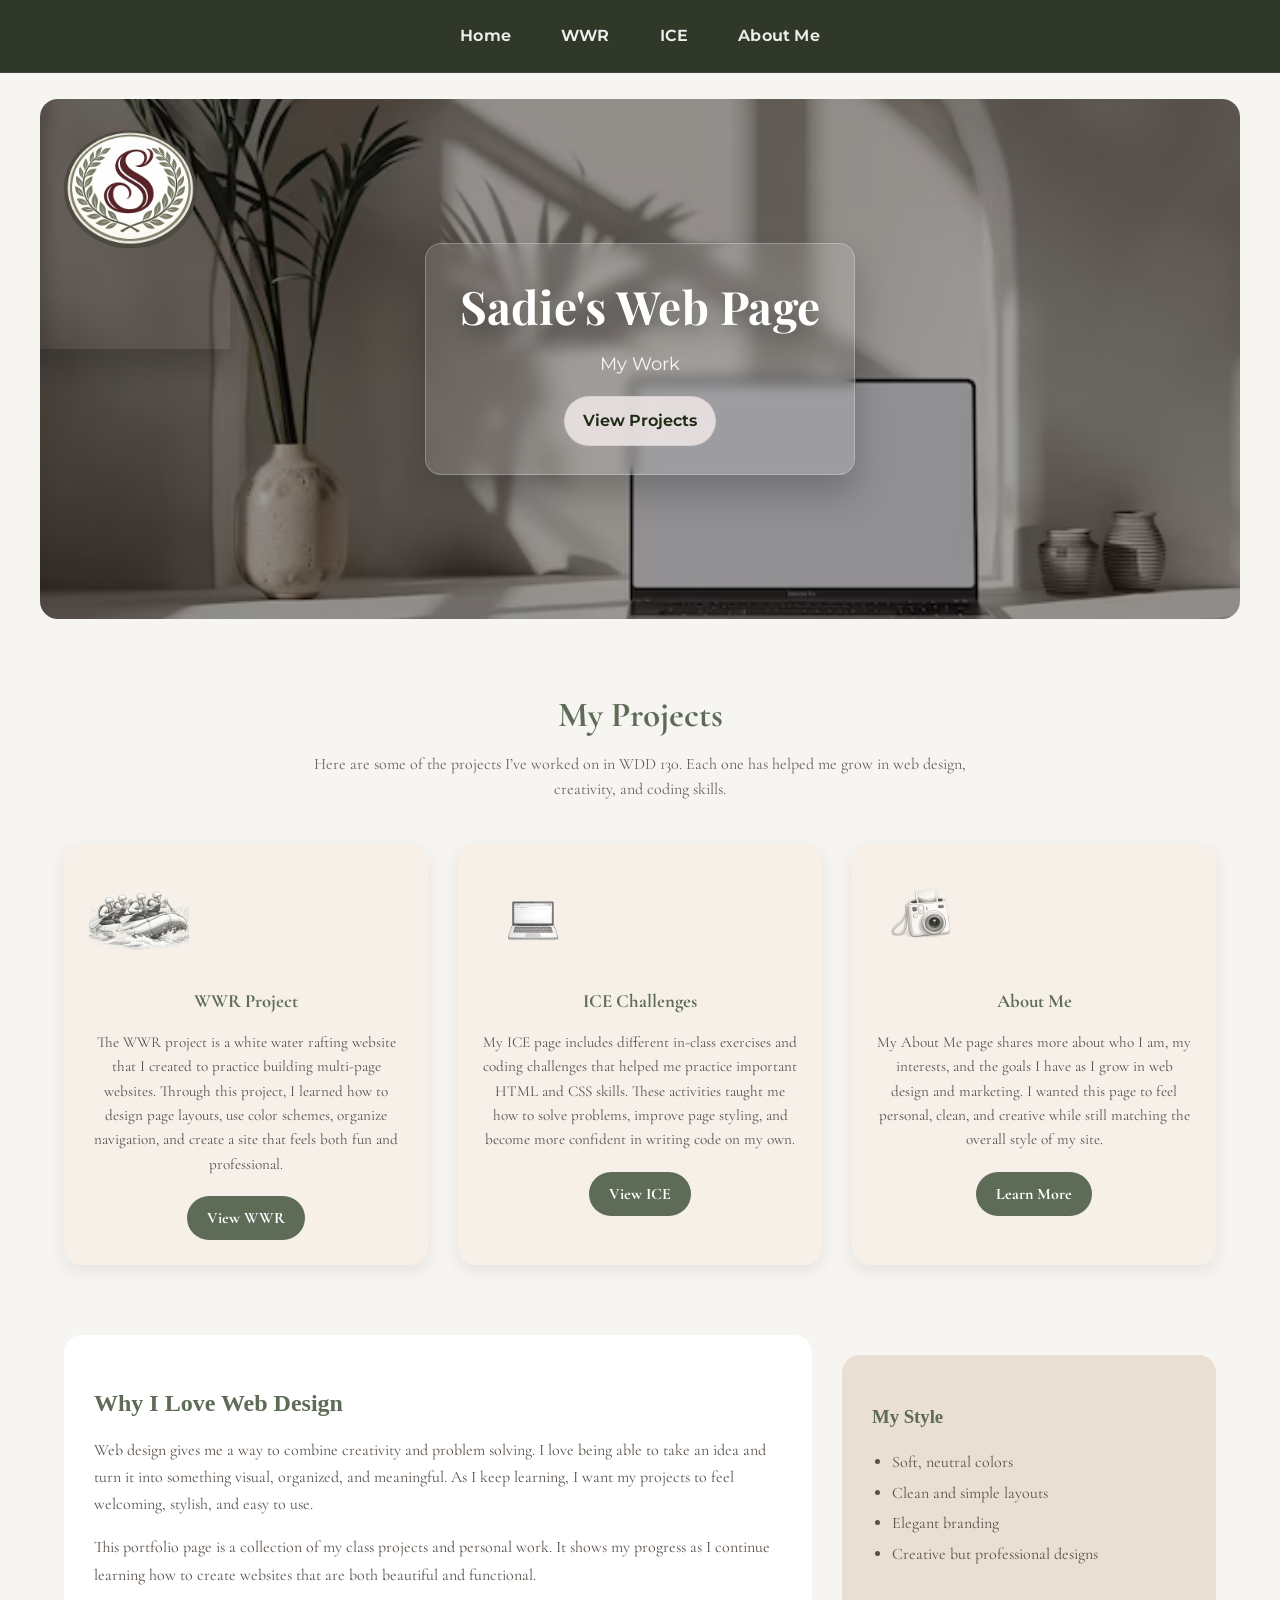
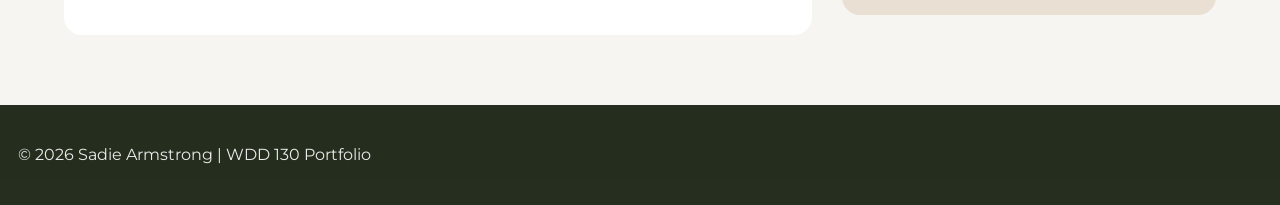
==== index.html @ 69a094df "Initial commit" ====
<!DOCTYPE html>
<html lang="en">
<head>
  <meta charset="UTF-8">
  <meta name="viewport" content="width=device-width, initial-scale=1.0">
  <title>Sadie's Web Page</title>
  <link rel="stylesheet" href="styles/styles.css">
</head>

<body>
  <div id="wrapper">

    <header>
      <nav>
        <a href="index.html">Home</a>
        <a href="wwr">WWR</a>
        <a href="ice.html">ICE</a>
        <a href="about.html">About Me</a>
      </nav>
    </header>

    <section id="hero">

      <a class="hero-logo" href="index.html">
        <img src="images/IMG_8694.png" alt="Sadie Logo">
      </a>

      <div class="hero-content">
        <h1>Sadie's Web Page</h1>
        <p>My Work</p>
        <a class="hero-btn" href="ice.html">View Projects</a>
      </div>

    </section>

 <section id="projects-preview">
    <h2>My Projects</h2>
    <p class="section-intro">
        Here are some of the projects I’ve worked on in WDD 130. Each one has helped me
        grow in web design, creativity, and coding skills.
    </p>

    <div class="project-grid">
        <article class="project-card">
            <img src="images/IMG_6843.png" alt="WWR Project Logo">
            <h3>WWR Project</h3>
            <p>
                The WWR project is a white water rafting website that I created to practice
                building multi-page websites. Through this project, I learned how to design
                page layouts, use color schemes, organize navigation, and create a site that
                feels both fun and professional.
            </p>
            <a href="wwr.html" class="project-btn">View WWR</a>
        </article>

        <article class="project-card">
            <img src="images/IMG_0449.png" alt="ICE Challenge Logo">
            <h3>ICE Challenges</h3>
            <p>
                My ICE page includes different in-class exercises and coding challenges that
                helped me practice important HTML and CSS skills. These activities taught me
                how to solve problems, improve page styling, and become more confident in
                writing code on my own.
            </p>
            <a href="ice.html" class="project-btn">View ICE</a>
        </article>

        <article class="project-card">
            <img src="images/IMG_6757.png" alt="About Me Project Logo">
            <h3>About Me</h3>
            <p>
                My About Me page shares more about who I am, my interests, and the goals I
                have as I grow in web design and marketing. I wanted this page to feel
                personal, clean, and creative while still matching the overall style of my site.
            </p>
            <a href="aboutme.html" class="project-btn">Learn More</a>
        </article>
    </div>
</section>

<section id="featured-work">
    <div class="featured-text">
        <h2>Why I Love Web Design</h2>
        <p>
            Web design gives me a way to combine creativity and problem solving. I love being
            able to take an idea and turn it into something visual, organized, and meaningful.
            As I keep learning, I want my projects to feel welcoming, stylish, and easy to use.
        </p>
        <p>
            This portfolio page is a collection of my class projects and personal work. It shows
            my progress as I continue learning how to create websites that are both beautiful
            and functional.
        </p>
    </div>

    <div class="featured-box">
        <h3>My Style</h3>
        <ul>
            <li>Soft, neutral colors</li>
            <li>Clean and simple layouts</li>
            <li>Elegant branding</li>
            <li>Creative but professional designs</li>
        </ul>
    </div>

    <link rel="preconnect" href="https://fonts.googleapis.com">
<link rel="preconnect" href="https://fonts.gstatic.com" crossorigin>
<link href="https://fonts.googleapis.com/css2?family=Allura&family=Cormorant+Garamond:wght@300;400;500;600&family=Great+Vibes&family=Montserrat:wght@300;400;500;600&family=Playfair+Display:wght@400;600;700&display=swap" rel="stylesheet">
</section>

<footer>
    <p>&copy; 2026 Sadie Armstrong | WDD 130 Portfolio</p>
</footer>
---- styles/styles.css ----
*,
*::before,
*::after {
  box-sizing: border-box;
}

html {
  scroll-behavior: smooth;
}

body {
  margin: 0;
  font-family: 'Montserrat', sans-serif;
  background-color: #f6f5f1;
  color: #606e64;
  line-height: 1.5;
}


img {
  max-width: 100%;
  display: block;
}

#wrapper {
  width: 100%;
}

#content {
  max-width: 1200px;
  margin: 0 auto;
}

header {
  position: sticky;
  top: 0;
  z-index: 100;
  background: rgba(20, 30, 13, 0.88);
  backdrop-filter: blur(10px);
  border-bottom: 1px solid rgba(255, 255, 255, 0.08);
}

nav {
  max-width: 1200px;
  margin: 0 auto;
  padding: 14px 18px;
  display: flex;
  align-items: center;
  justify-content: center;
  gap: 26px;
}

nav a {
  color: rgba(255, 255, 255, 0.92);
  text-decoration: none;
  font-weight: 650;
  letter-spacing: 0.2px;
  padding: 10px 12px;
  border-radius: 999px;
  transition: opacity 0.18s ease, background-color 0.18s ease,
    transform 0.18s ease;
}

nav a:hover {
  opacity: 1;
  background-color: rgba(255, 255, 255, 0.12);
  transform: translateY(-1px);
}

nav a:active {
  transform: translateY(0px);
}


#hero {
  position: relative;
  min-height: 520px;

  display: flex;
  align-items: center;
  justify-content: center;

  
  background-image:
    linear-gradient(rgba(0, 0, 0, 0.35), rgba(0, 0, 0, 0.35)),
    url("../images/laptop-mockup-minimalistic-villa-backdrop_36897-3100.avif");
  background-size: cover;
  background-position: center;

  border-radius: 18px;
  overflow: hidden;

  margin: 26px auto 10px;
  max-width: 1200px;
}


.hero-logo {
  position: absolute;
  top: -20px;
  left: 20px;
  margin: -30px;

  display: flex;
  justify-content: center;
  align-items: center;
    
  box-shadow: 0 20px 30px rgba(0, 0, 0, 0.25);
}

.hero-logo img {
    border-radius: 100%;
    height: 300px;
  }


.hero-content {
  text-align: center;
  padding: 28px 34px;

  background: rgba(255, 255, 255, 0.12);
  backdrop-filter: blur(7px);

  border: 1px solid rgba(255, 255, 255, 0.26);
  border-radius: 16px;

  box-shadow: 0 18px 35px rgba(0, 0, 0, 0.22);
}

.hero-content h1 {
  margin: 0;
  font-size: 46px;
  font-family:'Playfair Display', serif;
  letter-spacing: 0.3px;
  color: #ffffff;
  text-shadow: 0 10px 22px rgba(0, 0, 0, 0.35);
}

.hero-content p {
  margin: 10px 0 0;
  font-size: 18px;
  color: rgba(255, 255, 255, 0.92);
}

.hero-btn {
  display: inline-block;
  margin-top: 18px;
  padding: 12px 18px;

  background: rgba(235, 228, 228, 0.9);
  color: #1f2a13;

  border-radius: 999px;
  text-decoration: none;
  font-weight: 650;

  border: 1px solid rgba(0, 0, 0, 0.06);
  transition: transform 0.18s ease, background-color 0.18s ease;
}

.hero-btn:hover {
  transform: translateY(-2px);
  background-color: #ffffff;
}

.hero-btn:active {
  transform: translateY(0px);
}


.home-grid {
  max-width: 1200px;
  margin: 34px auto 70px;
  padding: 0 18px;

  display: grid;
  grid-template-columns: repeat(3, 1fr);
  gap: 24px;
}

#projects-preview {
    width: 90%;
    margin: 70px auto;
    text-align: center;
    font-family:'Cormorant Garamond', serif;
}

#projects-preview h2 {
    font-size: 2.2rem;
    margin-bottom: 10px;
    color: #5e6b57;
}

.section-intro {
    max-width: 700px;
    margin: 0 auto 40px;
    line-height: 1.6;
    font-size: 1rem;
    color: #6b5f58;
}

.project-grid {
    display: grid;
    grid-template-columns: repeat(3, 1fr);
    gap: 30px;
}

.project-card {
    background-color: #f6f0e9;
    border-radius: 18px;
    padding: 25px;
    box-shadow: 0 6px 18px rgba(0, 0, 0, 0.08);
    transition: 0.3s ease;
}

.project-card:hover {
    transform: translateY(-8px);
}

.project-card img {
    width: 100px;
    height: 100px;
    object-fit: cover;
    
}

.project-card h3 {
    color: #5e6b57;
    margin-bottom: 12px;
}

.project-card p {
    line-height: 1.6;
    font-size: 0.95rem;
    margin-bottom: 20px;
    color: #5a514b;
}

.project-btn {
    display: inline-block;
    text-decoration: none;
    background-color: #5e6b57;
    color: white;
    padding: 10px 20px;
    border-radius: 25px;
    font-weight: bold;
    transition: 0.3s ease;
}

.project-btn:hover {
    background-color: #7a8872;
}

#featured-work {
    width: 90%;
    margin: 70px auto;
    display: grid;
    grid-template-columns: 2fr 1fr;
    gap: 30px;
    align-items: center;
}

.featured-text {
    background-color: #fff;
    padding: 30px;
    border-radius: 18px;
    font-family:'Playfair', serif;
}

.featured-text h2 {
    color: #5e6b57;
    margin-bottom: 15px;
}

.featured-text p {
    line-height: 1.7;
    color: #5a514b;
    font-family:'Cormorant Garamond', serif;
}

.featured-box {
    background-color: #e9dfd2;
    padding: 30px;
    border-radius: 18px;
}

.featured-box h3 {
    color: #5e6b57;
    margin-bottom: 15px;
    font-family:'Playfair', serif;
}

.featured-box ul {
    padding-left: 20px;
    line-height: 1.9;
    color: #5a514b;
    font-family:'Cormorant Garamond', serif;
}


.card {
  background: #ffffff;
  border-radius: 18px;
  overflow: hidden;

  border: 1px solid rgba(0, 0, 0, 0.06);
  box-shadow: 0 14px 26px rgba(0, 0, 0, 0.08);

  transition: transform 0.2s ease, box-shadow 0.2s ease;
}

.card:hover {
  transform: translateY(-7px);
  box-shadow: 0 22px 44px rgba(0, 0, 0, 0.12);
}

.card img {
  width: 100%;
  height: 230px;
  object-fit: cover;
}

.card h3 {
  margin: 14px 16px 18px;
  font-size: 18px;
  letter-spacing: 0.2px;
}

.card p {
  margin: 0 16px 18px;
  color: rgba(31, 42, 19, 0.75);
}


.card:hover img {
  transform: scale(1.02);
  transition: transform 0.2s ease;
}

.card-img {
  width: 100%;
  height: 230px;
  object-fit: cover;
  border-radius: 0;
  border: 0;
}


footer {
  background: rgba(20, 30, 13, 0.92);
  color: rgba(255, 255, 255, 0.9);
  padding: 22px 18px;
}

footer .footer-inner {
  max-width: 1200px;
  margin: 0 auto;

  display: flex;
  justify-content: space-between;
  align-items: center;
  gap: 18px;
  flex-wrap: wrap;
}

footer a {
  color: rgba(255, 255, 255, 0.92);
  text-decoration: none;
}

footer a:hover {
  text-decoration: underline;
}

footer .social {
  display: flex;
  gap: 12px;
  align-items: center;
}

footer .social img {
  width: 28px;
  height: 28px;
  opacity: 0.92;
  transition: transform 0.18s ease, opacity 0.18s ease;
}

footer .social img:hover {
  transform: translateY(-2px);
  opacity: 1;
}


@media screen and (max-width: 1000px) {
  .home-grid {
    grid-template-columns: repeat(2, 1fr);
  }

  #hero {
    min-height: 460px;
    margin: 20px 12px 10px;
  }

  .hero-content h1 {
    font-size: 40px;
  }
}

@media screen and (max-width: 650px) {
  nav {
    justify-content: center;
    flex-wrap: wrap;
    gap: 10px;
    padding: 12px 12px;
  }

  nav a {
    padding: 9px 10px;
  }

  .home-grid {
    grid-template-columns: 1fr;
  }

  #hero {
    min-height: 420px;
    border-radius: 14px;
  }

  .hero-logo {
    width: 64px;
    height: 64px;
  }

  .hero-content {
    padding: 22px 18px;
    margin: 0 14px;
  }

  .hero-content h1 {
    font-size: 34px;
  }

  .hero-content p {
    font-size: 16px;
  }
}
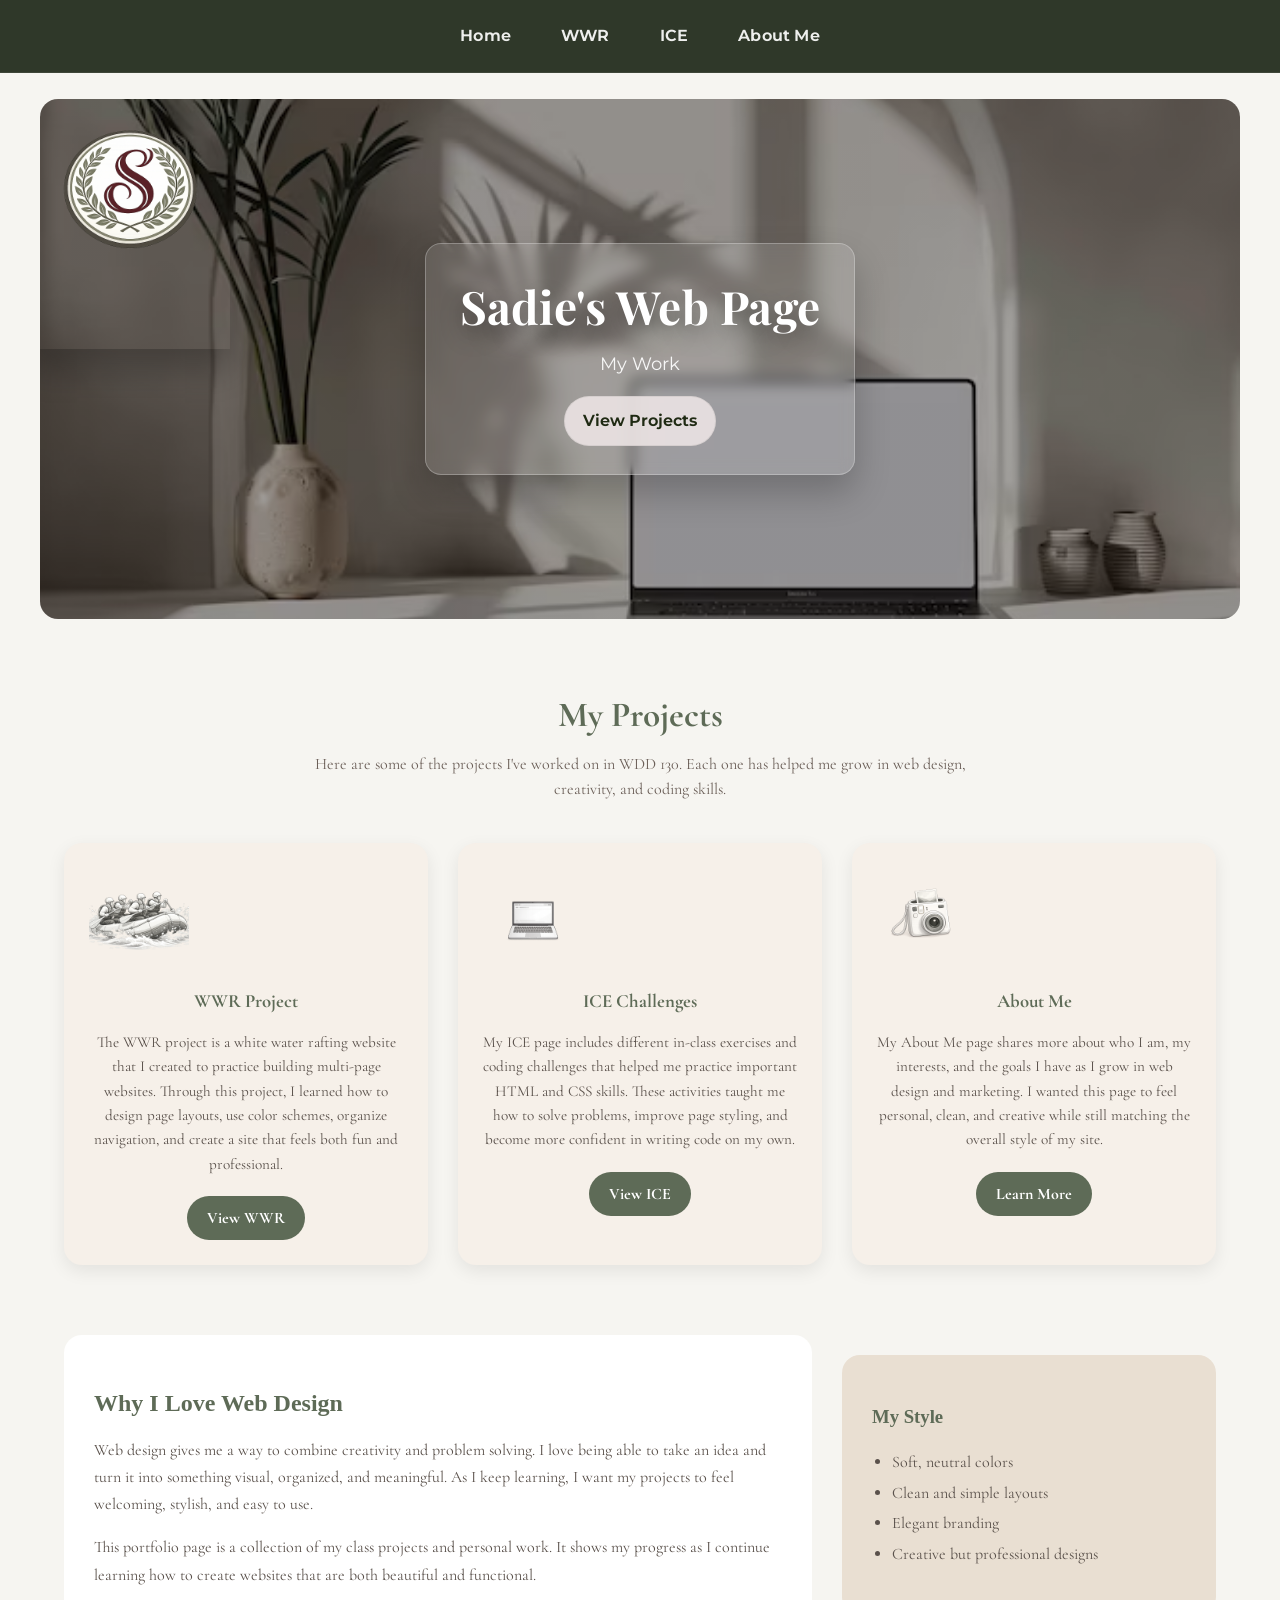
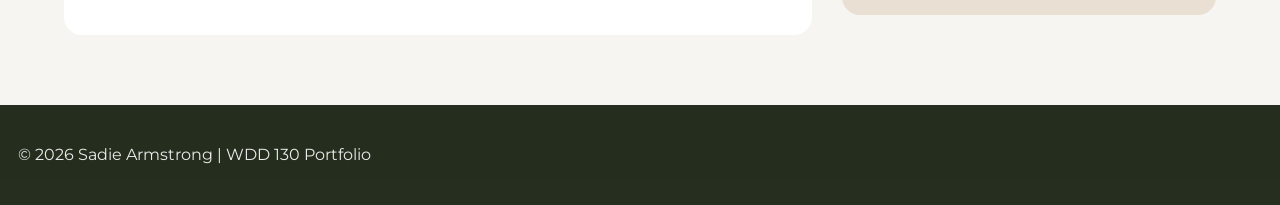
==== commit c50fa082: "Update index.html" ====
--- a/index.html
+++ b/index.html
@@ -1,113 +1,115 @@
 <!DOCTYPE html>
 <html lang="en">
+
 <head>
-  <meta charset="UTF-8">
-  <meta name="viewport" content="width=device-width, initial-scale=1.0">
-  <title>Sadie's Web Page</title>
-  <link rel="stylesheet" href="styles/styles.css">
+    <meta charset="UTF-8">
+    <meta name="viewport" content="width=device-width, initial-scale=1.0">
+    <title>Sadie's Web Page</title>
+    <link rel="stylesheet" href="styles/styles.css">
 </head>
 
 <body>
-  <div id="wrapper">
+    <div id="wrapper">
+        <header>
+            <nav>
+                <a href="index.html">Home</a>
+                <a href="wwr">WWR</a>
+                <a href="ice.html">ICE</a>
+                <a href="about.html">About Me</a>
+            </nav>
+        </header>
 
-    <header>
-      <nav>
-        <a href="index.html">Home</a>
-        <a href="wwr">WWR</a>
-        <a href="ice.html">ICE</a>
-        <a href="about.html">About Me</a>
-      </nav>
-    </header>
+        <section id="hero">
 
-    <section id="hero">
+            <a class="hero-logo" href="index.html">
+                <img src="images/IMG_8694.png" alt="Sadie Logo">
+            </a>
 
-      <a class="hero-logo" href="index.html">
-        <img src="images/IMG_8694.png" alt="Sadie Logo">
-      </a>
+            <div class="hero-content">
+                <h1>Sadie's Web Page</h1>
+                <p>My Work</p>
+                <a class="hero-btn" href="ice.html">View Projects</a>
+            </div>
 
-      <div class="hero-content">
-        <h1>Sadie's Web Page</h1>
-        <p>My Work</p>
-        <a class="hero-btn" href="ice.html">View Projects</a>
-      </div>
+        </section>
 
-    </section>
+        <section id="projects-preview">
+            <h2>My Projects</h2>
+            <p class="section-intro">
+                Here are some of the projects I've worked on in WDD 130. Each one has helped me
+                grow in web design, creativity, and coding skills.
+            </p>
 
- <section id="projects-preview">
-    <h2>My Projects</h2>
-    <p class="section-intro">
-        Here are some of the projects I’ve worked on in WDD 130. Each one has helped me
-        grow in web design, creativity, and coding skills.
-    </p>
+            <div class="project-grid">
+                <article class="project-card">
+                    <img src="images/IMG_6843.png" alt="WWR Project Logo">
+                    <h3>WWR Project</h3>
+                    <p>
+                        The WWR project is a white water rafting website that I created to practice
+                        building multi-page websites. Through this project, I learned how to design
+                        page layouts, use color schemes, organize navigation, and create a site that
+                        feels both fun and professional.
+                    </p>
+                    <a href="wwr.html" class="project-btn">View WWR</a>
+                </article>
 
-    <div class="project-grid">
-        <article class="project-card">
-            <img src="images/IMG_6843.png" alt="WWR Project Logo">
-            <h3>WWR Project</h3>
-            <p>
-                The WWR project is a white water rafting website that I created to practice
-                building multi-page websites. Through this project, I learned how to design
-                page layouts, use color schemes, organize navigation, and create a site that
-                feels both fun and professional.
-            </p>
-            <a href="wwr.html" class="project-btn">View WWR</a>
-        </article>
+                <article class="project-card">
+                    <img src="images/IMG_0449.png" alt="ICE Challenge Logo">
+                    <h3>ICE Challenges</h3>
+                    <p>
+                        My ICE page includes different in-class exercises and coding challenges that
+                        helped me practice important HTML and CSS skills. These activities taught me
+                        how to solve problems, improve page styling, and become more confident in
+                        writing code on my own.
+                    </p>
+                    <a href="ice.html" class="project-btn">View ICE</a>
+                </article>
 
-        <article class="project-card">
-            <img src="images/IMG_0449.png" alt="ICE Challenge Logo">
-            <h3>ICE Challenges</h3>
-            <p>
-                My ICE page includes different in-class exercises and coding challenges that
-                helped me practice important HTML and CSS skills. These activities taught me
-                how to solve problems, improve page styling, and become more confident in
-                writing code on my own.
-            </p>
-            <a href="ice.html" class="project-btn">View ICE</a>
-        </article>
+                <article class="project-card">
+                    <img src="images/IMG_6757.png" alt="About Me Project Logo">
+                    <h3>About Me</h3>
+                    <p>
+                        My About Me page shares more about who I am, my interests, and the goals I
+                        have as I grow in web design and marketing. I wanted this page to feel
+                        personal, clean, and creative while still matching the overall style of my site.
+                    </p>
+                    <a href="aboutme.html" class="project-btn">Learn More</a>
+                </article>
+            </div>
+        </section>
 
-        <article class="project-card">
-            <img src="images/IMG_6757.png" alt="About Me Project Logo">
-            <h3>About Me</h3>
-            <p>
-                My About Me page shares more about who I am, my interests, and the goals I
-                have as I grow in web design and marketing. I wanted this page to feel
-                personal, clean, and creative while still matching the overall style of my site.
-            </p>
-            <a href="aboutme.html" class="project-btn">Learn More</a>
-        </article>
-    </div>
-</section>
+        <section id="featured-work">
+            <div class="featured-text">
+                <h2>Why I Love Web Design</h2>
+                <p>
+                    Web design gives me a way to combine creativity and problem solving. I love being
+                    able to take an idea and turn it into something visual, organized, and meaningful.
+                    As I keep learning, I want my projects to feel welcoming, stylish, and easy to use.
+                </p>
+                <p>
+                    This portfolio page is a collection of my class projects and personal work. It shows
+                    my progress as I continue learning how to create websites that are both beautiful
+                    and functional.
+                </p>
+            </div>
 
-<section id="featured-work">
-    <div class="featured-text">
-        <h2>Why I Love Web Design</h2>
-        <p>
-            Web design gives me a way to combine creativity and problem solving. I love being
-            able to take an idea and turn it into something visual, organized, and meaningful.
-            As I keep learning, I want my projects to feel welcoming, stylish, and easy to use.
-        </p>
-        <p>
-            This portfolio page is a collection of my class projects and personal work. It shows
-            my progress as I continue learning how to create websites that are both beautiful
-            and functional.
-        </p>
-    </div>
+            <div class="featured-box">
+                <h3>My Style</h3>
+                <ul>
+                    <li>Soft, neutral colors</li>
+                    <li>Clean and simple layouts</li>
+                    <li>Elegant branding</li>
+                    <li>Creative but professional designs</li>
+                </ul>
+            </div>
 
-    <div class="featured-box">
-        <h3>My Style</h3>
-        <ul>
-            <li>Soft, neutral colors</li>
-            <li>Clean and simple layouts</li>
-            <li>Elegant branding</li>
-            <li>Creative but professional designs</li>
-        </ul>
-    </div>
+            <link rel="preconnect" href="https://fonts.googleapis.com">
+            <link rel="preconnect" href="https://fonts.gstatic.com" crossorigin>
+            <link
+                href="https://fonts.googleapis.com/css2?family=Allura&family=Cormorant+Garamond:wght@300;400;500;600&family=Great+Vibes&family=Montserrat:wght@300;400;500;600&family=Playfair+Display:wght@400;600;700&display=swap"
+                rel="stylesheet">
+        </section>
 
-    <link rel="preconnect" href="https://fonts.googleapis.com">
-<link rel="preconnect" href="https://fonts.gstatic.com" crossorigin>
-<link href="https://fonts.googleapis.com/css2?family=Allura&family=Cormorant+Garamond:wght@300;400;500;600&family=Great+Vibes&family=Montserrat:wght@300;400;500;600&family=Playfair+Display:wght@400;600;700&display=swap" rel="stylesheet">
-</section>
-
-<footer>
-    <p>&copy; 2026 Sadie Armstrong | WDD 130 Portfolio</p>
-</footer>  +        <footer>
+            <p>&copy; 2026 Sadie Armstrong | WDD 130 Portfolio</p>
+        </footer>
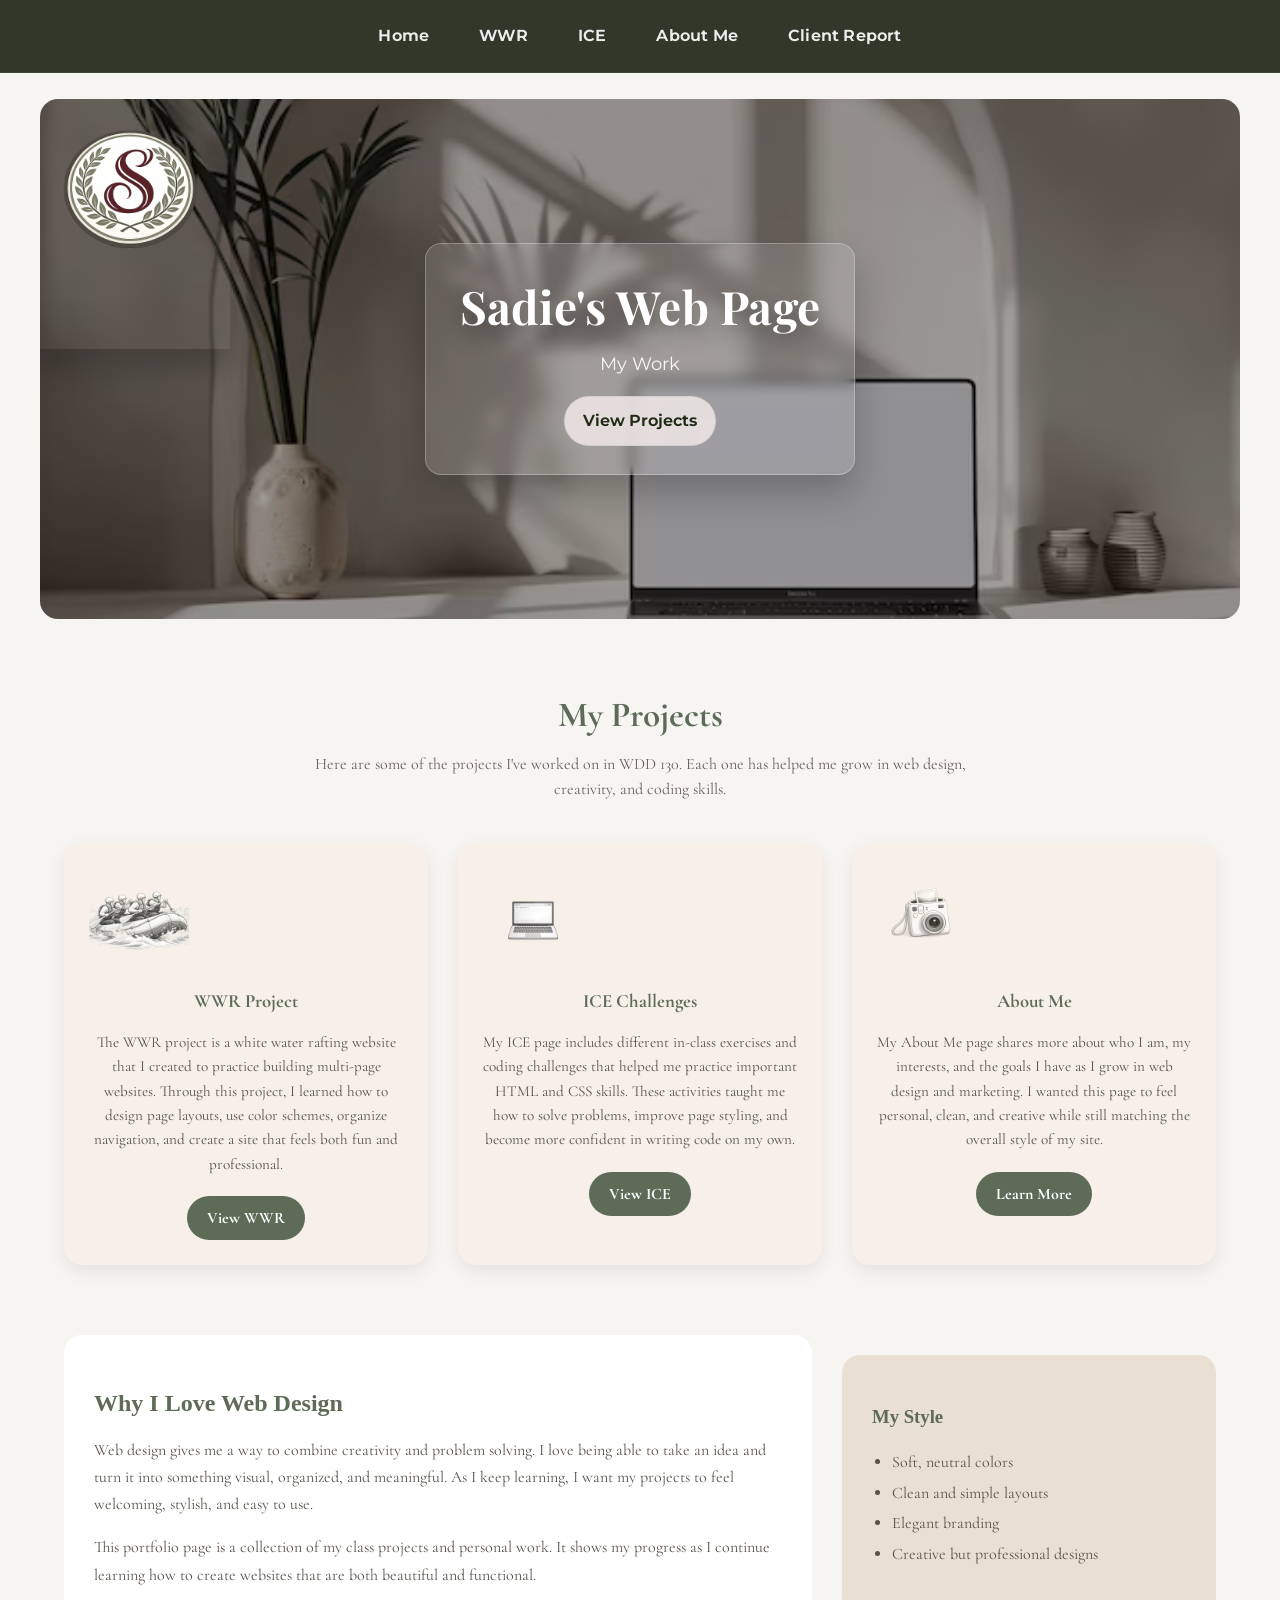
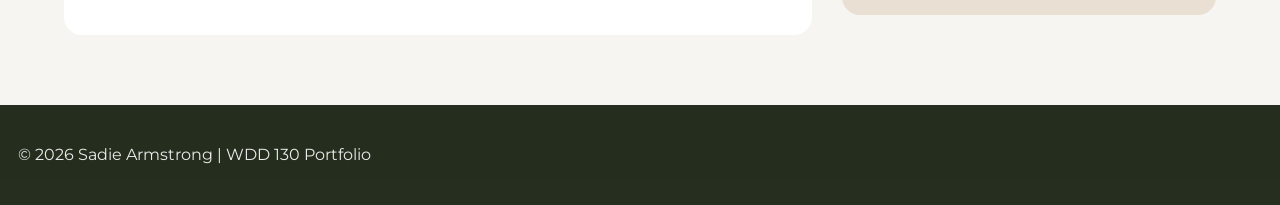
==== commit 498fe6f3: "report" ====
--- a/index.html
+++ b/index.html
@@ -16,6 +16,7 @@
                 <a href="wwr">WWR</a>
                 <a href="ice.html">ICE</a>
                 <a href="about.html">About Me</a>
+                <a href="client_report.html">Client Report</a>
             </nav>
         </header>
 
